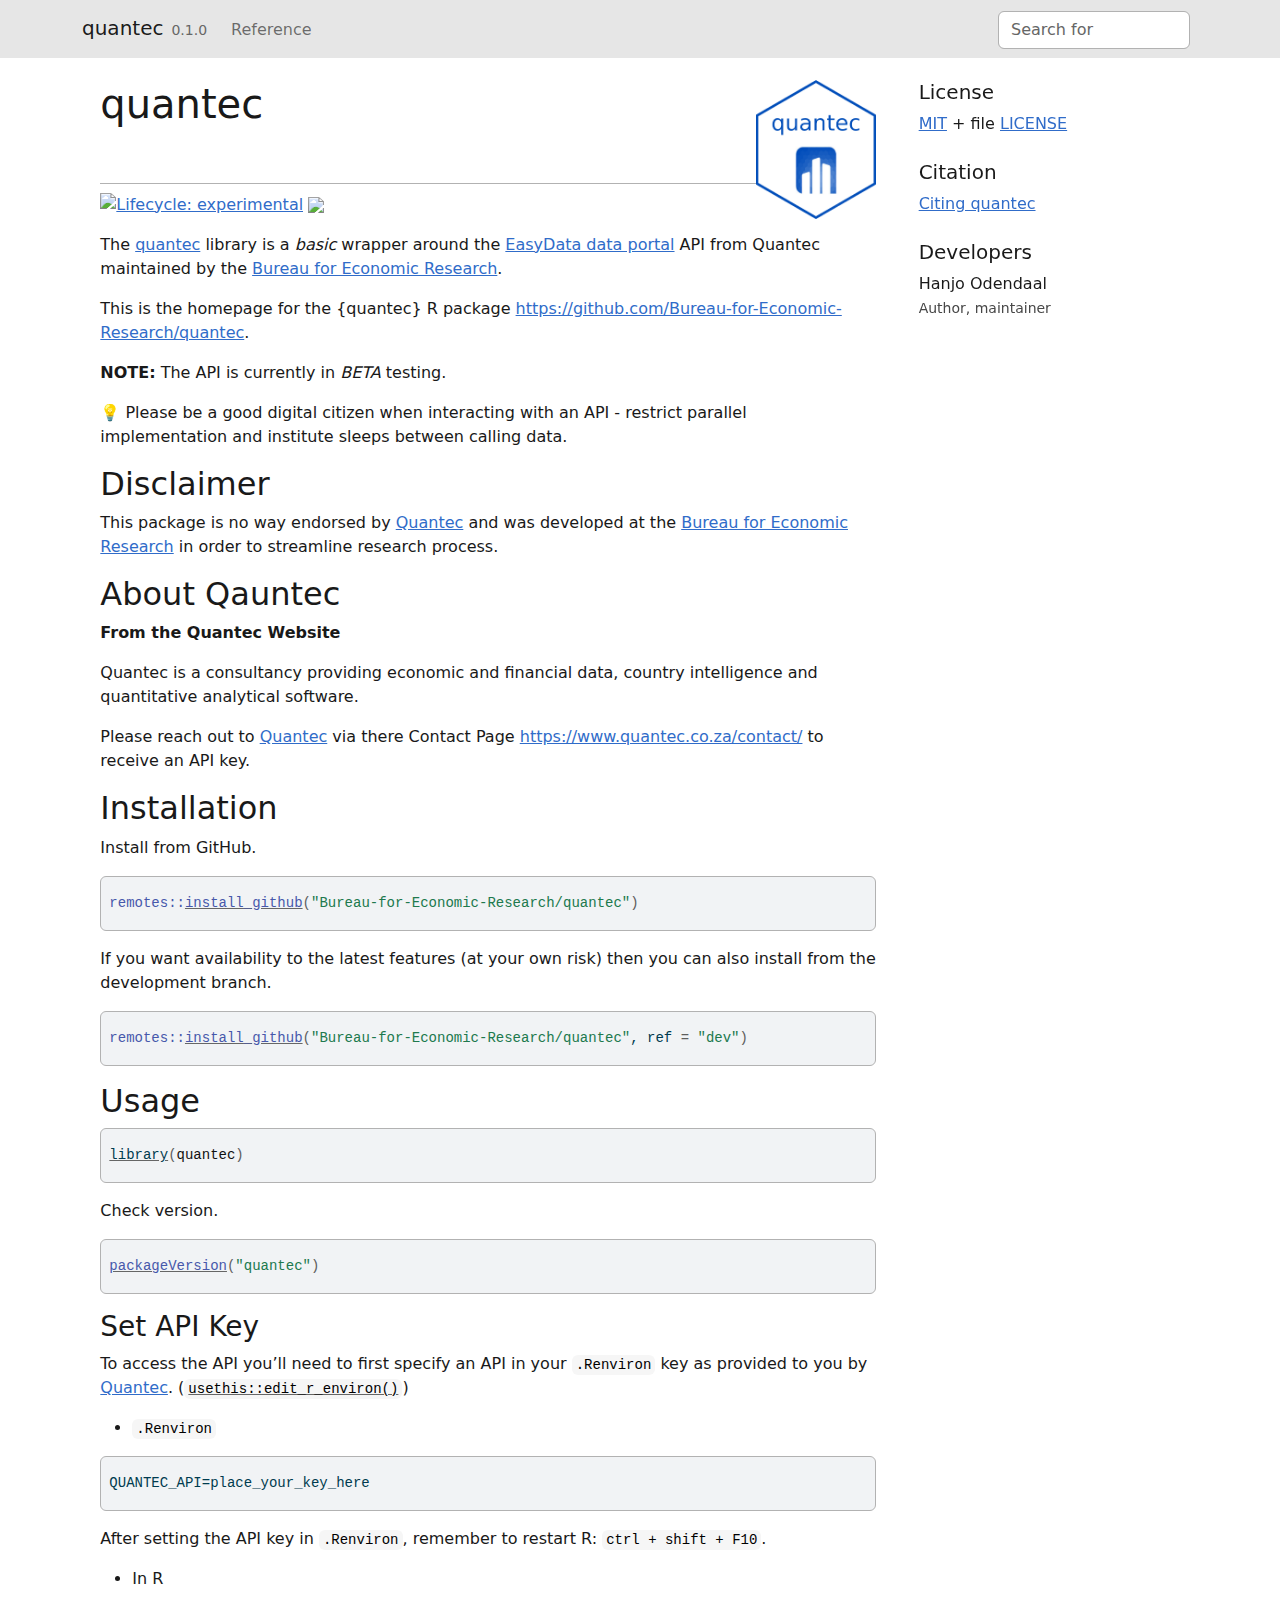
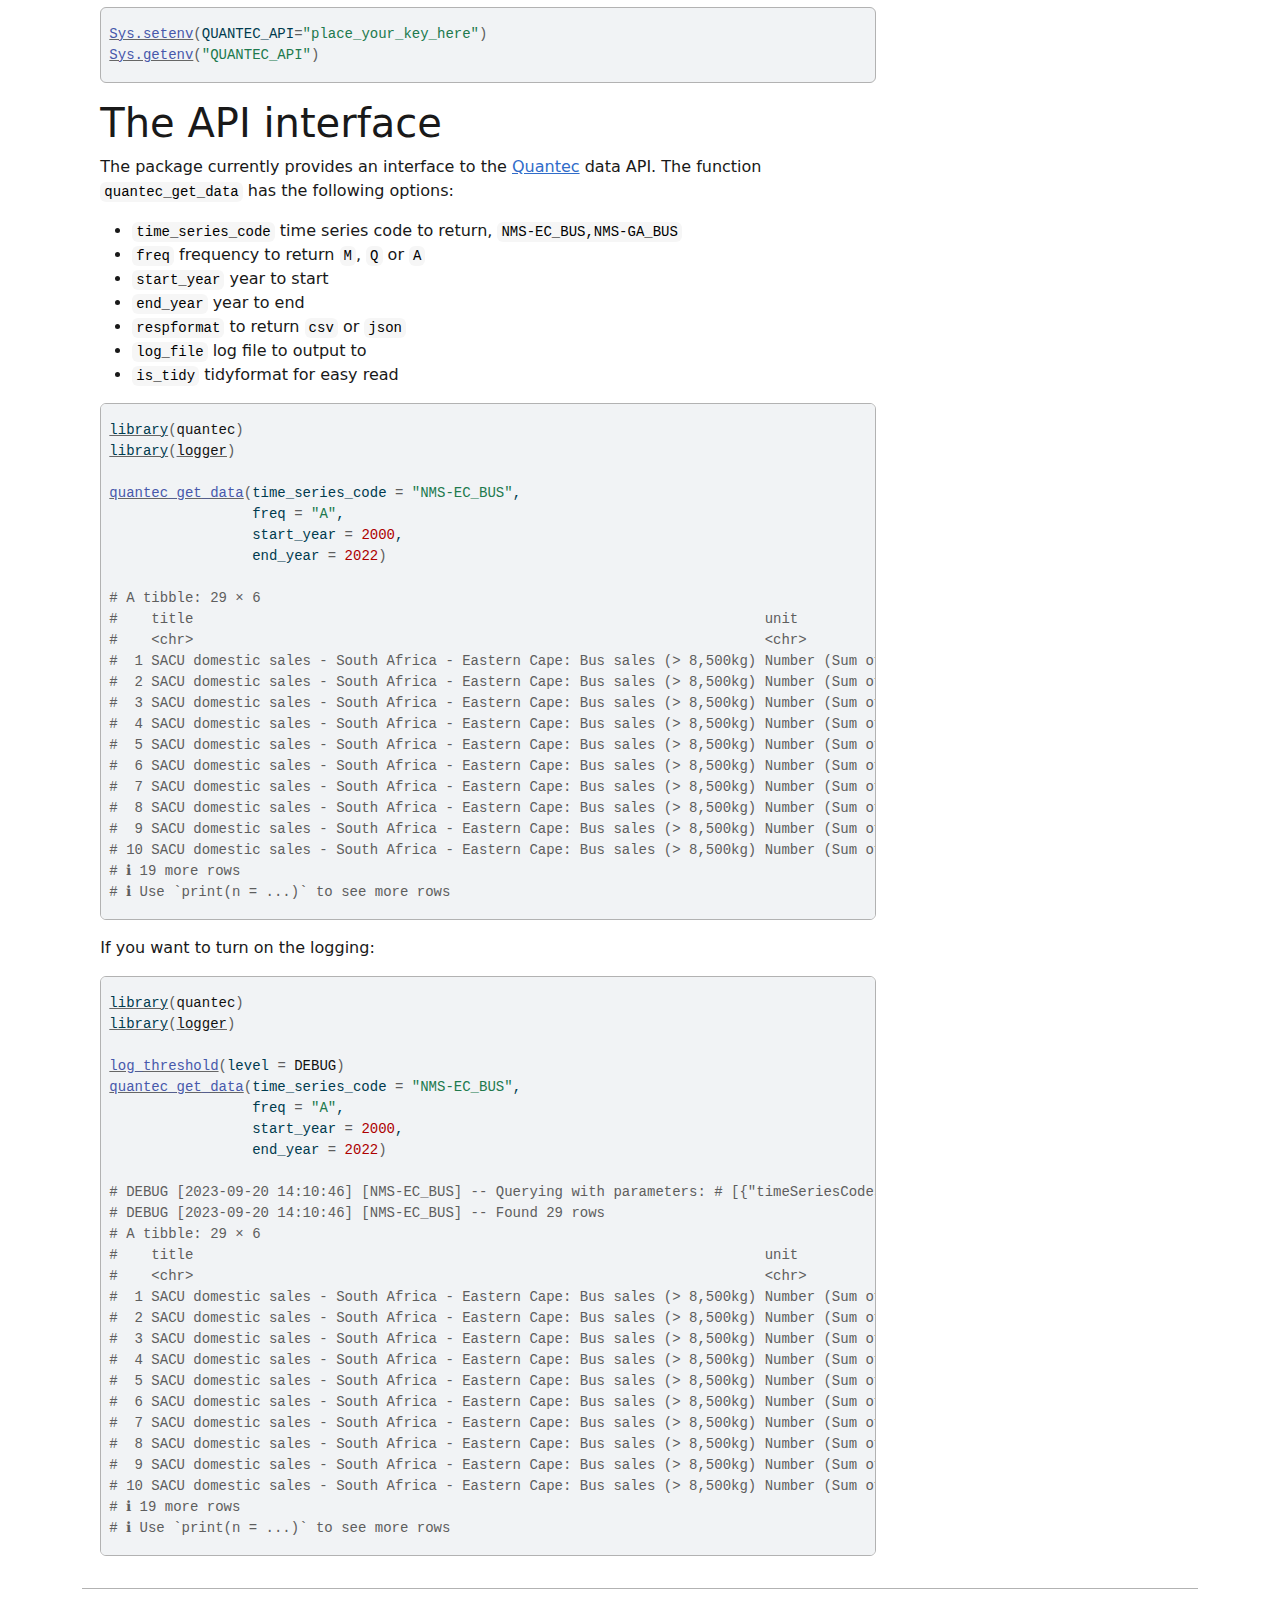
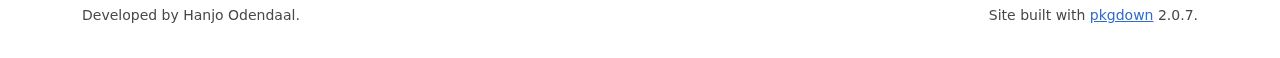
==== docs/index.html @ c1382ef9 "Initial commit" ====
<!DOCTYPE html>
<!-- Generated by pkgdown: do not edit by hand --><html lang="en">
<head>
<meta http-equiv="Content-Type" content="text/html; charset=UTF-8">
<meta charset="utf-8">
<meta http-equiv="X-UA-Compatible" content="IE=edge">
<meta name="viewport" content="width=device-width, initial-scale=1, shrink-to-fit=no">
<meta name="description" content="Data wrapper around the quantec API.">
<title>R wrapper for quantec API • quantec</title>
<!-- favicons --><link rel="icon" type="image/png" sizes="16x16" href="favicon-16x16.png">
<link rel="icon" type="image/png" sizes="32x32" href="favicon-32x32.png">
<link rel="apple-touch-icon" type="image/png" sizes="180x180" href="apple-touch-icon.png">
<link rel="apple-touch-icon" type="image/png" sizes="120x120" href="apple-touch-icon-120x120.png">
<link rel="apple-touch-icon" type="image/png" sizes="76x76" href="apple-touch-icon-76x76.png">
<link rel="apple-touch-icon" type="image/png" sizes="60x60" href="apple-touch-icon-60x60.png">
<script src="deps/jquery-3.6.0/jquery-3.6.0.min.js"></script><meta name="viewport" content="width=device-width, initial-scale=1, shrink-to-fit=no">
<link href="deps/bootstrap-5.2.2/bootstrap.min.css" rel="stylesheet">
<script src="deps/bootstrap-5.2.2/bootstrap.bundle.min.js"></script><!-- Font Awesome icons --><link rel="stylesheet" href="https://cdnjs.cloudflare.com/ajax/libs/font-awesome/5.12.1/css/all.min.css" integrity="sha256-mmgLkCYLUQbXn0B1SRqzHar6dCnv9oZFPEC1g1cwlkk=" crossorigin="anonymous">
<link rel="stylesheet" href="https://cdnjs.cloudflare.com/ajax/libs/font-awesome/5.12.1/css/v4-shims.min.css" integrity="sha256-wZjR52fzng1pJHwx4aV2AO3yyTOXrcDW7jBpJtTwVxw=" crossorigin="anonymous">
<!-- bootstrap-toc --><script src="https://cdn.jsdelivr.net/gh/afeld/bootstrap-toc@v1.0.1/dist/bootstrap-toc.min.js" integrity="sha256-4veVQbu7//Lk5TSmc7YV48MxtMy98e26cf5MrgZYnwo=" crossorigin="anonymous"></script><!-- headroom.js --><script src="https://cdnjs.cloudflare.com/ajax/libs/headroom/0.11.0/headroom.min.js" integrity="sha256-AsUX4SJE1+yuDu5+mAVzJbuYNPHj/WroHuZ8Ir/CkE0=" crossorigin="anonymous"></script><script src="https://cdnjs.cloudflare.com/ajax/libs/headroom/0.11.0/jQuery.headroom.min.js" integrity="sha256-ZX/yNShbjqsohH1k95liqY9Gd8uOiE1S4vZc+9KQ1K4=" crossorigin="anonymous"></script><!-- clipboard.js --><script src="https://cdnjs.cloudflare.com/ajax/libs/clipboard.js/2.0.6/clipboard.min.js" integrity="sha256-inc5kl9MA1hkeYUt+EC3BhlIgyp/2jDIyBLS6k3UxPI=" crossorigin="anonymous"></script><!-- search --><script src="https://cdnjs.cloudflare.com/ajax/libs/fuse.js/6.4.6/fuse.js" integrity="sha512-zv6Ywkjyktsohkbp9bb45V6tEMoWhzFzXis+LrMehmJZZSys19Yxf1dopHx7WzIKxr5tK2dVcYmaCk2uqdjF4A==" crossorigin="anonymous"></script><script src="https://cdnjs.cloudflare.com/ajax/libs/autocomplete.js/0.38.0/autocomplete.jquery.min.js" integrity="sha512-GU9ayf+66Xx2TmpxqJpliWbT5PiGYxpaG8rfnBEk1LL8l1KGkRShhngwdXK1UgqhAzWpZHSiYPc09/NwDQIGyg==" crossorigin="anonymous"></script><script src="https://cdnjs.cloudflare.com/ajax/libs/mark.js/8.11.1/mark.min.js" integrity="sha512-5CYOlHXGh6QpOFA/TeTylKLWfB3ftPsde7AnmhuitiTX4K5SqCLBeKro6sPS8ilsz1Q4NRx3v8Ko2IBiszzdww==" crossorigin="anonymous"></script><!-- pkgdown --><script src="pkgdown.js"></script><meta property="og:title" content="R wrapper for quantec API">
<meta property="og:description" content="Data wrapper around the quantec API.">
<meta property="og:image" content="/logo.png">
<!-- mathjax --><script src="https://cdnjs.cloudflare.com/ajax/libs/mathjax/2.7.5/MathJax.js" integrity="sha256-nvJJv9wWKEm88qvoQl9ekL2J+k/RWIsaSScxxlsrv8k=" crossorigin="anonymous"></script><script src="https://cdnjs.cloudflare.com/ajax/libs/mathjax/2.7.5/config/TeX-AMS-MML_HTMLorMML.js" integrity="sha256-84DKXVJXs0/F8OTMzX4UR909+jtl4G7SPypPavF+GfA=" crossorigin="anonymous"></script><!--[if lt IE 9]>
<script src="https://oss.maxcdn.com/html5shiv/3.7.3/html5shiv.min.js"></script>
<script src="https://oss.maxcdn.com/respond/1.4.2/respond.min.js"></script>
<![endif]-->
</head>
<body>
    <a href="#main" class="visually-hidden-focusable">Skip to contents</a>
    

    <nav class="navbar fixed-top navbar-light navbar-expand-lg bg-light"><div class="container">
    
    <a class="navbar-brand me-2" href="index.html">quantec</a>

    <small class="nav-text text-muted me-auto" data-bs-toggle="tooltip" data-bs-placement="bottom" title="">0.1.0</small>

    
    <button class="navbar-toggler" type="button" data-bs-toggle="collapse" data-bs-target="#navbar" aria-controls="navbar" aria-expanded="false" aria-label="Toggle navigation">
      <span class="navbar-toggler-icon"></span>
    </button>

    <div id="navbar" class="collapse navbar-collapse ms-3">
      <ul class="navbar-nav me-auto">
<li class="nav-item">
  <a class="nav-link" href="reference/index.html">Reference</a>
</li>
      </ul>
<form class="form-inline my-2 my-lg-0" role="search">
        <input type="search" class="form-control me-sm-2" aria-label="Toggle navigation" name="search-input" data-search-index="search.json" id="search-input" placeholder="Search for" autocomplete="off">
</form>

      <ul class="navbar-nav"></ul>
</div>

    
  </div>
</nav><div class="container template-home">
<div class="row">
  <main id="main" class="col-md-9"><div class="section level1">
<div class="page-header">
<img src="logo.png" class="logo" alt=""><h1 id="quantec-">quantec <a class="anchor" aria-label="anchor" href="#quantec-"></a>
</h1>
</div>
<p><a href="https://www.tidyverse.org/lifecycle/#experimental" class="external-link"><img src="https://img.shields.io/badge/lifecycle-experimental-orange.svg" alt="Lifecycle: experimental"></a> <a href="https://github.com/Bureau-for-Economic-Research/quantec/commits/develop" class="external-link"><img src="https://img.shields.io/github/last-commit/Bureau-for-Economic-Research/quantec.svg"></a></p>
<p>The <a href="https://github.com/Bureau-for-Economic-Research/quantec" class="external-link">quantec</a> library is a <em>basic</em> wrapper around the <a href="https://www.easydata.co.za/" class="external-link">EasyData data portal</a> API from Quantec maintained by the <a href="https://www.ber.ac.za/home/" class="external-link">Bureau for Economic Research</a>.</p>
<p>This is the homepage for the {quantec} R package <a href="https://github.com/Bureau-for-Economic-Research/quantec" class="external-link uri">https://github.com/Bureau-for-Economic-Research/quantec</a>.</p>
<p><strong>NOTE:</strong> The API is currently in <em>BETA</em> testing.</p>
<p>💡 Please be a good digital citizen when interacting with an API - restrict parallel implementation and institute sleeps between calling data.</p>
<div class="section level2">
<h2 id="disclaimer">Disclaimer<a class="anchor" aria-label="anchor" href="#disclaimer"></a>
</h2>
<p>This package is no way endorsed by <a href="https://www.easydata.co.za/" class="external-link">Quantec</a> and was developed at the <a href="https://www.ber.ac.za/home/" class="external-link">Bureau for Economic Research</a> in order to streamline research process.</p>
</div>
<div class="section level2">
<h2 id="about-qauntec">About Qauntec<a class="anchor" aria-label="anchor" href="#about-qauntec"></a>
</h2>
<p><strong>From the Quantec Website</strong></p>
<p>Quantec is a consultancy providing economic and financial data, country intelligence and quantitative analytical software.</p>
<p>Please reach out to <a href="https://www.easydata.co.za/" class="external-link">Quantec</a> via there Contact Page <a href="https://www.quantec.co.za/contact/" class="external-link uri">https://www.quantec.co.za/contact/</a> to receive an API key.</p>
</div>
<div class="section level2">
<h2 id="installation">Installation<a class="anchor" aria-label="anchor" href="#installation"></a>
</h2>
<p>Install from GitHub.</p>
<div class="sourceCode" id="cb1"><pre class="downlit sourceCode r">
<code class="sourceCode R"><span><span class="fu">remotes</span><span class="fu">::</span><span class="fu"><a href="https://remotes.r-lib.org/reference/install_github.html" class="external-link">install_github</a></span><span class="op">(</span><span class="st">"Bureau-for-Economic-Research/quantec"</span><span class="op">)</span></span></code></pre></div>
<p>If you want availability to the latest features (at your own risk) then you can also install from the development branch.</p>
<div class="sourceCode" id="cb2"><pre class="downlit sourceCode r">
<code class="sourceCode R"><span><span class="fu">remotes</span><span class="fu">::</span><span class="fu"><a href="https://remotes.r-lib.org/reference/install_github.html" class="external-link">install_github</a></span><span class="op">(</span><span class="st">"Bureau-for-Economic-Research/quantec"</span>, ref <span class="op">=</span> <span class="st">"dev"</span><span class="op">)</span></span></code></pre></div>
</div>
<div class="section level2">
<h2 id="usage">Usage<a class="anchor" aria-label="anchor" href="#usage"></a>
</h2>
<div class="sourceCode" id="cb3"><pre class="downlit sourceCode r">
<code class="sourceCode R"><span><span class="kw"><a href="https://rdrr.io/r/base/library.html" class="external-link">library</a></span><span class="op">(</span><span class="va">quantec</span><span class="op">)</span></span></code></pre></div>
<p>Check version.</p>
<div class="sourceCode" id="cb4"><pre class="downlit sourceCode r">
<code class="sourceCode R"><span><span class="fu"><a href="https://rdrr.io/r/utils/packageDescription.html" class="external-link">packageVersion</a></span><span class="op">(</span><span class="st">"quantec"</span><span class="op">)</span></span></code></pre></div>
<div class="section level3">
<h3 id="set-api-key">Set API Key<a class="anchor" aria-label="anchor" href="#set-api-key"></a>
</h3>
<p>To access the API you’ll need to first specify an API in your <code>.Renviron</code> key as provided to you by <a href="https://www.easydata.co.za/" class="external-link">Quantec</a>. (<code><a href="https://usethis.r-lib.org/reference/edit.html" class="external-link">usethis::edit_r_environ()</a></code>)</p>
<ul>
<li><code>.Renviron</code></li>
</ul>
<div class="sourceCode" id="cb5"><pre class="sourceCode txt"><code class="sourceCode default"><span id="cb5-1"><a href="#cb5-1" tabindex="-1"></a>QUANTEC_API=place_your_key_here</span></code></pre></div>
<p>After setting the API key in <code>.Renviron</code>, remember to restart R: <code>ctrl + shift + F10</code>.</p>
<ul>
<li>In R</li>
</ul>
<div class="sourceCode" id="cb6"><pre class="downlit sourceCode r">
<code class="sourceCode R"><span><span class="fu"><a href="https://rdrr.io/r/base/Sys.setenv.html" class="external-link">Sys.setenv</a></span><span class="op">(</span>QUANTEC_API<span class="op">=</span><span class="st">"place_your_key_here"</span><span class="op">)</span></span>
<span><span class="fu"><a href="https://rdrr.io/r/base/Sys.getenv.html" class="external-link">Sys.getenv</a></span><span class="op">(</span><span class="st">"QUANTEC_API"</span><span class="op">)</span></span></code></pre></div>
</div>
</div>
</div>
<div class="section level1">
<h1 id="the-api-interface">The API interface<a class="anchor" aria-label="anchor" href="#the-api-interface"></a>
</h1>
<p>The package currently provides an interface to the <a href="https://www.easydata.co.za/" class="external-link">Quantec</a> data API. The function <code>quantec_get_data</code> has the following options:</p>
<ul>
<li>
<code>time_series_code</code> time series code to return, <code>NMS-EC_BUS,NMS-GA_BUS</code>
</li>
<li>
<code>freq</code> frequency to return <code>M</code>, <code>Q</code> or <code>A</code>
</li>
<li>
<code>start_year</code> year to start</li>
<li>
<code>end_year</code> year to end</li>
<li>
<code>respformat</code> to return <code>csv</code> or <code>json</code>
</li>
<li>
<code>log_file</code> log file to output to</li>
<li>
<code>is_tidy</code> tidyformat for easy read</li>
</ul>
<div class="sourceCode" id="cb7"><pre class="downlit sourceCode r">
<code class="sourceCode R"><span><span class="kw"><a href="https://rdrr.io/r/base/library.html" class="external-link">library</a></span><span class="op">(</span><span class="va">quantec</span><span class="op">)</span></span>
<span><span class="kw"><a href="https://rdrr.io/r/base/library.html" class="external-link">library</a></span><span class="op">(</span><span class="va"><a href="https://daroczig.github.io/logger/" class="external-link">logger</a></span><span class="op">)</span></span>
<span></span>
<span><span class="fu"><a href="reference/quantec_get_data.html">quantec_get_data</a></span><span class="op">(</span>time_series_code <span class="op">=</span> <span class="st">"NMS-EC_BUS"</span>, </span>
<span>                 freq <span class="op">=</span> <span class="st">"A"</span>, </span>
<span>                 start_year <span class="op">=</span> <span class="fl">2000</span>, </span>
<span>                 end_year <span class="op">=</span> <span class="fl">2022</span><span class="op">)</span></span>
<span></span>
<span><span class="co"># A tibble: 29 × 6                                                                                                                                                                                                    </span></span>
<span><span class="co">#    title                                                                    unit                           source code           date       value</span></span>
<span><span class="co">#    &lt;chr&gt;                                                                    &lt;chr&gt;                          &lt;chr&gt;  &lt;chr&gt;          &lt;date&gt;     &lt;dbl&gt;</span></span>
<span><span class="co">#  1 SACU domestic sales - South Africa - Eastern Cape: Bus sales (&gt; 8,500kg) Number (Sum of Monthly Values) NAAMSA NMS-EC_BUS-SAN 1994-12-31    10</span></span>
<span><span class="co">#  2 SACU domestic sales - South Africa - Eastern Cape: Bus sales (&gt; 8,500kg) Number (Sum of Monthly Values) NAAMSA NMS-EC_BUS-SAN 1995-12-31     7</span></span>
<span><span class="co">#  3 SACU domestic sales - South Africa - Eastern Cape: Bus sales (&gt; 8,500kg) Number (Sum of Monthly Values) NAAMSA NMS-EC_BUS-SAN 1996-12-31    28</span></span>
<span><span class="co">#  4 SACU domestic sales - South Africa - Eastern Cape: Bus sales (&gt; 8,500kg) Number (Sum of Monthly Values) NAAMSA NMS-EC_BUS-SAN 1997-12-31    70</span></span>
<span><span class="co">#  5 SACU domestic sales - South Africa - Eastern Cape: Bus sales (&gt; 8,500kg) Number (Sum of Monthly Values) NAAMSA NMS-EC_BUS-SAN 1998-12-31     7</span></span>
<span><span class="co">#  6 SACU domestic sales - South Africa - Eastern Cape: Bus sales (&gt; 8,500kg) Number (Sum of Monthly Values) NAAMSA NMS-EC_BUS-SAN 1999-12-31     3</span></span>
<span><span class="co">#  7 SACU domestic sales - South Africa - Eastern Cape: Bus sales (&gt; 8,500kg) Number (Sum of Monthly Values) NAAMSA NMS-EC_BUS-SAN 2000-12-31     6</span></span>
<span><span class="co">#  8 SACU domestic sales - South Africa - Eastern Cape: Bus sales (&gt; 8,500kg) Number (Sum of Monthly Values) NAAMSA NMS-EC_BUS-SAN 2001-12-31    25</span></span>
<span><span class="co">#  9 SACU domestic sales - South Africa - Eastern Cape: Bus sales (&gt; 8,500kg) Number (Sum of Monthly Values) NAAMSA NMS-EC_BUS-SAN 2002-12-31    53</span></span>
<span><span class="co"># 10 SACU domestic sales - South Africa - Eastern Cape: Bus sales (&gt; 8,500kg) Number (Sum of Monthly Values) NAAMSA NMS-EC_BUS-SAN 2003-12-31    17</span></span>
<span><span class="co"># ℹ 19 more rows</span></span>
<span><span class="co"># ℹ Use `print(n = ...)` to see more rows</span></span></code></pre></div>
<p>If you want to turn on the logging:</p>
<div class="sourceCode" id="cb8"><pre class="downlit sourceCode r">
<code class="sourceCode R"><span><span class="kw"><a href="https://rdrr.io/r/base/library.html" class="external-link">library</a></span><span class="op">(</span><span class="va">quantec</span><span class="op">)</span></span>
<span><span class="kw"><a href="https://rdrr.io/r/base/library.html" class="external-link">library</a></span><span class="op">(</span><span class="va"><a href="https://daroczig.github.io/logger/" class="external-link">logger</a></span><span class="op">)</span></span>
<span></span>
<span><span class="fu"><a href="https://daroczig.github.io/logger/reference/log_threshold.html" class="external-link">log_threshold</a></span><span class="op">(</span>level <span class="op">=</span> <span class="va">DEBUG</span><span class="op">)</span></span>
<span><span class="fu"><a href="reference/quantec_get_data.html">quantec_get_data</a></span><span class="op">(</span>time_series_code <span class="op">=</span> <span class="st">"NMS-EC_BUS"</span>, </span>
<span>                 freq <span class="op">=</span> <span class="st">"A"</span>, </span>
<span>                 start_year <span class="op">=</span> <span class="fl">2000</span>, </span>
<span>                 end_year <span class="op">=</span> <span class="fl">2022</span><span class="op">)</span></span>
<span></span>
<span><span class="co"># DEBUG [2023-09-20 14:10:46] [NMS-EC_BUS] -- Querying with parameters: # [{"timeSeriesCodes":["NMS-EC_BUS"],"respFormat":["csv"],"freqs":["A"],"startYear":[2000],"endYear":[2022],"isTidy":[true]}]</span></span>
<span><span class="co"># DEBUG [2023-09-20 14:10:46] [NMS-EC_BUS] -- Found 29 rows                                                                                                                                                            </span></span>
<span><span class="co"># A tibble: 29 × 6</span></span>
<span><span class="co">#    title                                                                    unit                           source code           date       value</span></span>
<span><span class="co">#    &lt;chr&gt;                                                                    &lt;chr&gt;                          &lt;chr&gt;  &lt;chr&gt;          &lt;date&gt;     &lt;dbl&gt;</span></span>
<span><span class="co">#  1 SACU domestic sales - South Africa - Eastern Cape: Bus sales (&gt; 8,500kg) Number (Sum of Monthly Values) NAAMSA NMS-EC_BUS-SAN 1994-12-31    10</span></span>
<span><span class="co">#  2 SACU domestic sales - South Africa - Eastern Cape: Bus sales (&gt; 8,500kg) Number (Sum of Monthly Values) NAAMSA NMS-EC_BUS-SAN 1995-12-31     7</span></span>
<span><span class="co">#  3 SACU domestic sales - South Africa - Eastern Cape: Bus sales (&gt; 8,500kg) Number (Sum of Monthly Values) NAAMSA NMS-EC_BUS-SAN 1996-12-31    28</span></span>
<span><span class="co">#  4 SACU domestic sales - South Africa - Eastern Cape: Bus sales (&gt; 8,500kg) Number (Sum of Monthly Values) NAAMSA NMS-EC_BUS-SAN 1997-12-31    70</span></span>
<span><span class="co">#  5 SACU domestic sales - South Africa - Eastern Cape: Bus sales (&gt; 8,500kg) Number (Sum of Monthly Values) NAAMSA NMS-EC_BUS-SAN 1998-12-31     7</span></span>
<span><span class="co">#  6 SACU domestic sales - South Africa - Eastern Cape: Bus sales (&gt; 8,500kg) Number (Sum of Monthly Values) NAAMSA NMS-EC_BUS-SAN 1999-12-31     3</span></span>
<span><span class="co">#  7 SACU domestic sales - South Africa - Eastern Cape: Bus sales (&gt; 8,500kg) Number (Sum of Monthly Values) NAAMSA NMS-EC_BUS-SAN 2000-12-31     6</span></span>
<span><span class="co">#  8 SACU domestic sales - South Africa - Eastern Cape: Bus sales (&gt; 8,500kg) Number (Sum of Monthly Values) NAAMSA NMS-EC_BUS-SAN 2001-12-31    25</span></span>
<span><span class="co">#  9 SACU domestic sales - South Africa - Eastern Cape: Bus sales (&gt; 8,500kg) Number (Sum of Monthly Values) NAAMSA NMS-EC_BUS-SAN 2002-12-31    53</span></span>
<span><span class="co"># 10 SACU domestic sales - South Africa - Eastern Cape: Bus sales (&gt; 8,500kg) Number (Sum of Monthly Values) NAAMSA NMS-EC_BUS-SAN 2003-12-31    17</span></span>
<span><span class="co"># ℹ 19 more rows</span></span>
<span><span class="co"># ℹ Use `print(n = ...)` to see more rows</span></span></code></pre></div>
</div>

  </main><aside class="col-md-3"><div class="license">
<h2 data-toc-skip>License</h2>
<ul class="list-unstyled">
<li>
<a href="https://opensource.org/licenses/mit-license.php" class="external-link">MIT</a> + file <a href="LICENSE-text.html">LICENSE</a>
</li>
</ul>
</div>


<div class="citation">
<h2 data-toc-skip>Citation</h2>
<ul class="list-unstyled">
<li><a href="authors.html#citation">Citing quantec</a></li>
</ul>
</div>

<div class="developers">
<h2 data-toc-skip>Developers</h2>
<ul class="list-unstyled">
<li>Hanjo Odendaal <br><small class="roles"> Author, maintainer </small> <a href="https://orcid.org/0000-0003-1172-0444" target="orcid.widget" aria-label="ORCID" class="external-link"><span class="fab fa-orcid orcid" aria-hidden="true"></span></a> </li>
</ul>
</div>



  </aside>
</div>


    <footer><div class="pkgdown-footer-left">
  <p></p>
<p>Developed by Hanjo Odendaal.</p>
</div>

<div class="pkgdown-footer-right">
  <p></p>
<p>Site built with <a href="https://pkgdown.r-lib.org/" class="external-link">pkgdown</a> 2.0.7.</p>
</div>

    </footer>
</div>

  

  

  </body>
</html>
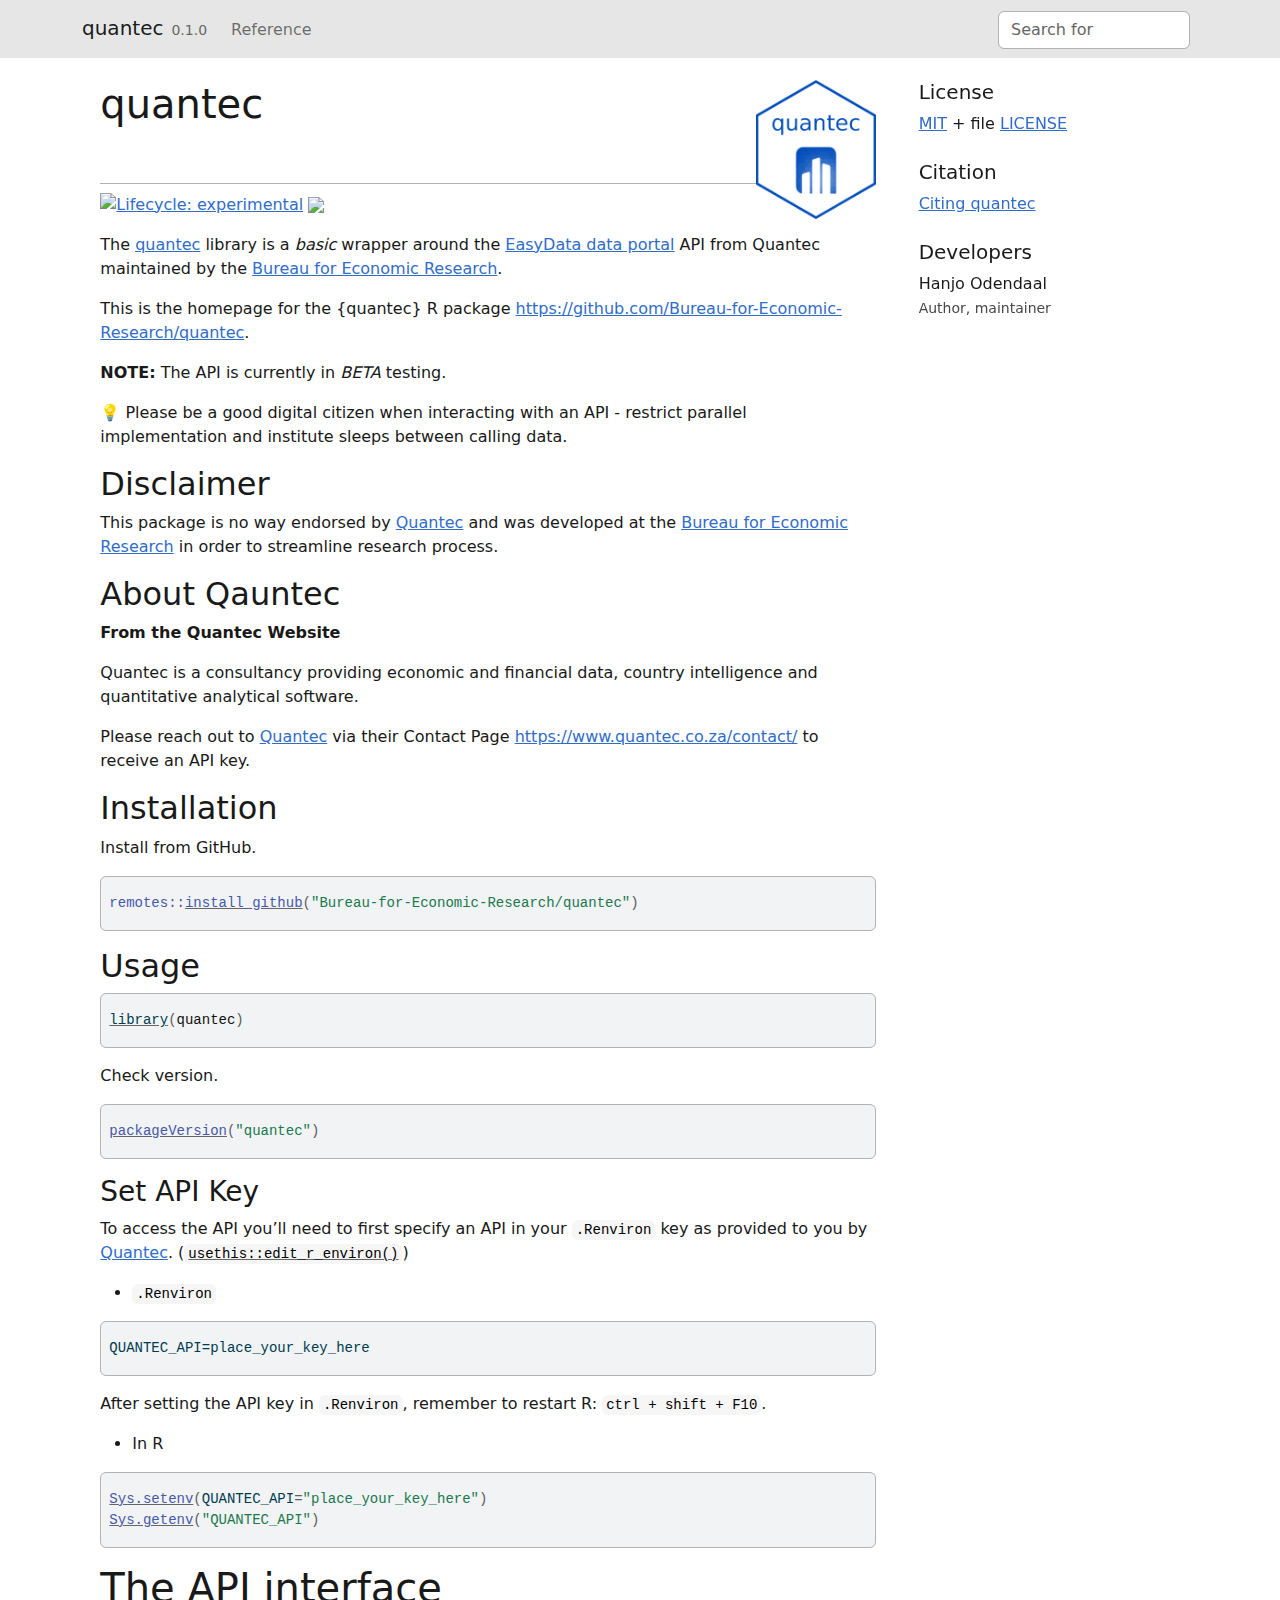
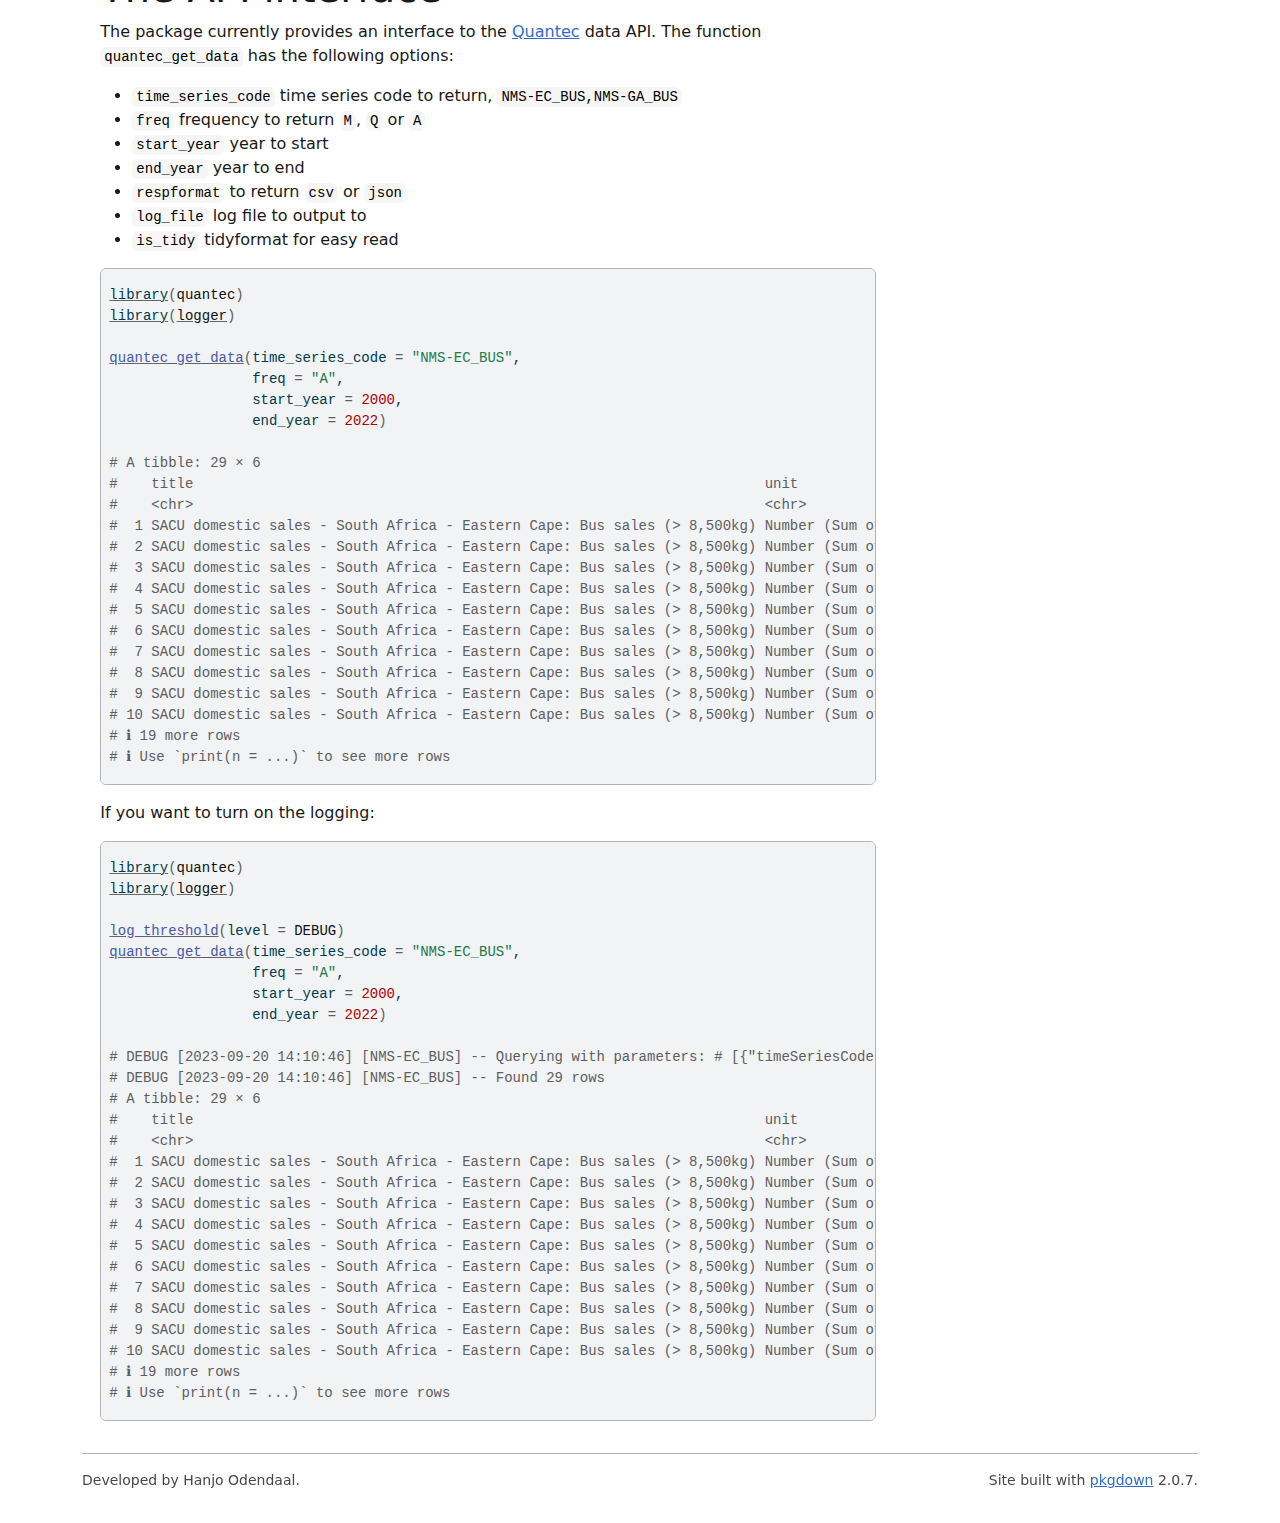
==== commit a5ba4ab2: "rebuild readme" ====
--- a/docs/index.html
+++ b/docs/index.html
@@ -77,7 +77,7 @@
 </h2>
 <p><strong>From the Quantec Website</strong></p>
 <p>Quantec is a consultancy providing economic and financial data, country intelligence and quantitative analytical software.</p>
-<p>Please reach out to <a href="https://www.easydata.co.za/" class="external-link">Quantec</a> via there Contact Page <a href="https://www.quantec.co.za/contact/" class="external-link uri">https://www.quantec.co.za/contact/</a> to receive an API key.</p>
+<p>Please reach out to <a href="https://www.easydata.co.za/" class="external-link">Quantec</a> via their Contact Page <a href="https://www.quantec.co.za/contact/" class="external-link uri">https://www.quantec.co.za/contact/</a> to receive an API key.</p>
 </div>
 <div class="section level2">
 <h2 id="installation">Installation<a class="anchor" aria-label="anchor" href="#installation"></a>
@@ -85,17 +85,14 @@
 <p>Install from GitHub.</p>
 <div class="sourceCode" id="cb1"><pre class="downlit sourceCode r">
 <code class="sourceCode R"><span><span class="fu">remotes</span><span class="fu">::</span><span class="fu"><a href="https://remotes.r-lib.org/reference/install_github.html" class="external-link">install_github</a></span><span class="op">(</span><span class="st">"Bureau-for-Economic-Research/quantec"</span><span class="op">)</span></span></code></pre></div>
-<p>If you want availability to the latest features (at your own risk) then you can also install from the development branch.</p>
+</div>
+<div class="section level2">
+<h2 id="usage">Usage<a class="anchor" aria-label="anchor" href="#usage"></a>
+</h2>
 <div class="sourceCode" id="cb2"><pre class="downlit sourceCode r">
-<code class="sourceCode R"><span><span class="fu">remotes</span><span class="fu">::</span><span class="fu"><a href="https://remotes.r-lib.org/reference/install_github.html" class="external-link">install_github</a></span><span class="op">(</span><span class="st">"Bureau-for-Economic-Research/quantec"</span>, ref <span class="op">=</span> <span class="st">"dev"</span><span class="op">)</span></span></code></pre></div>
-</div>
-<div class="section level2">
-<h2 id="usage">Usage<a class="anchor" aria-label="anchor" href="#usage"></a>
-</h2>
-<div class="sourceCode" id="cb3"><pre class="downlit sourceCode r">
 <code class="sourceCode R"><span><span class="kw"><a href="https://rdrr.io/r/base/library.html" class="external-link">library</a></span><span class="op">(</span><span class="va">quantec</span><span class="op">)</span></span></code></pre></div>
 <p>Check version.</p>
-<div class="sourceCode" id="cb4"><pre class="downlit sourceCode r">
+<div class="sourceCode" id="cb3"><pre class="downlit sourceCode r">
 <code class="sourceCode R"><span><span class="fu"><a href="https://rdrr.io/r/utils/packageDescription.html" class="external-link">packageVersion</a></span><span class="op">(</span><span class="st">"quantec"</span><span class="op">)</span></span></code></pre></div>
 <div class="section level3">
 <h3 id="set-api-key">Set API Key<a class="anchor" aria-label="anchor" href="#set-api-key"></a>
@@ -104,12 +101,12 @@
 <ul>
 <li><code>.Renviron</code></li>
 </ul>
-<div class="sourceCode" id="cb5"><pre class="sourceCode txt"><code class="sourceCode default"><span id="cb5-1"><a href="#cb5-1" tabindex="-1"></a>QUANTEC_API=place_your_key_here</span></code></pre></div>
+<div class="sourceCode" id="cb4"><pre class="sourceCode txt"><code class="sourceCode default"><span id="cb4-1"><a href="#cb4-1" tabindex="-1"></a>QUANTEC_API=place_your_key_here</span></code></pre></div>
 <p>After setting the API key in <code>.Renviron</code>, remember to restart R: <code>ctrl + shift + F10</code>.</p>
 <ul>
 <li>In R</li>
 </ul>
-<div class="sourceCode" id="cb6"><pre class="downlit sourceCode r">
+<div class="sourceCode" id="cb5"><pre class="downlit sourceCode r">
 <code class="sourceCode R"><span><span class="fu"><a href="https://rdrr.io/r/base/Sys.setenv.html" class="external-link">Sys.setenv</a></span><span class="op">(</span>QUANTEC_API<span class="op">=</span><span class="st">"place_your_key_here"</span><span class="op">)</span></span>
 <span><span class="fu"><a href="https://rdrr.io/r/base/Sys.getenv.html" class="external-link">Sys.getenv</a></span><span class="op">(</span><span class="st">"QUANTEC_API"</span><span class="op">)</span></span></code></pre></div>
 </div>
@@ -138,7 +135,7 @@
 <li>
 <code>is_tidy</code> tidyformat for easy read</li>
 </ul>
-<div class="sourceCode" id="cb7"><pre class="downlit sourceCode r">
+<div class="sourceCode" id="cb6"><pre class="downlit sourceCode r">
 <code class="sourceCode R"><span><span class="kw"><a href="https://rdrr.io/r/base/library.html" class="external-link">library</a></span><span class="op">(</span><span class="va">quantec</span><span class="op">)</span></span>
 <span><span class="kw"><a href="https://rdrr.io/r/base/library.html" class="external-link">library</a></span><span class="op">(</span><span class="va"><a href="https://daroczig.github.io/logger/" class="external-link">logger</a></span><span class="op">)</span></span>
 <span></span>
@@ -163,7 +160,7 @@
 <span><span class="co"># ℹ 19 more rows</span></span>
 <span><span class="co"># ℹ Use `print(n = ...)` to see more rows</span></span></code></pre></div>
 <p>If you want to turn on the logging:</p>
-<div class="sourceCode" id="cb8"><pre class="downlit sourceCode r">
+<div class="sourceCode" id="cb7"><pre class="downlit sourceCode r">
 <code class="sourceCode R"><span><span class="kw"><a href="https://rdrr.io/r/base/library.html" class="external-link">library</a></span><span class="op">(</span><span class="va">quantec</span><span class="op">)</span></span>
 <span><span class="kw"><a href="https://rdrr.io/r/base/library.html" class="external-link">library</a></span><span class="op">(</span><span class="va"><a href="https://daroczig.github.io/logger/" class="external-link">logger</a></span><span class="op">)</span></span>
 <span></span>
